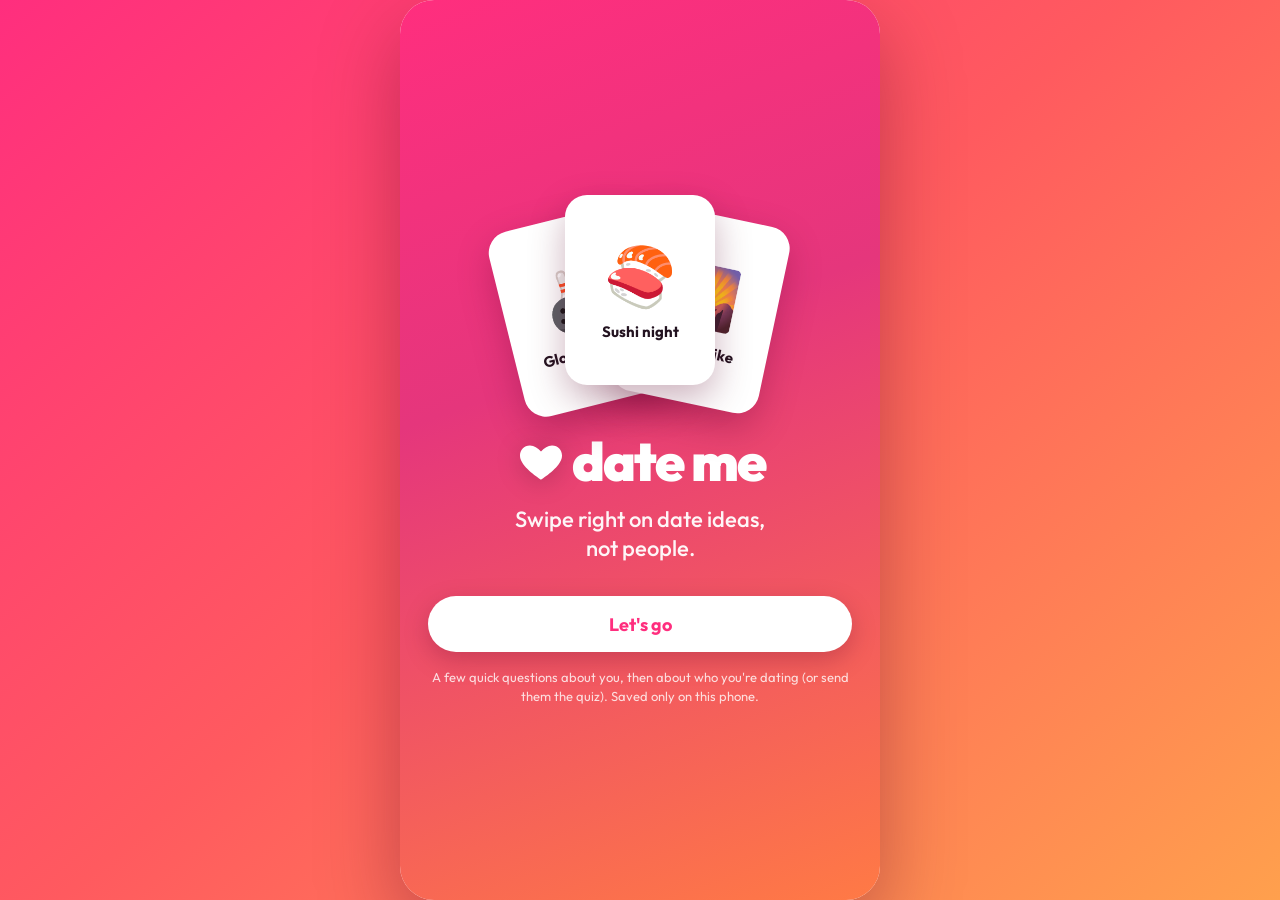
==== index.html @ 3985ceba "Quiz for both of you, send-them-the-quiz links, and a 'where' on every outing card - You answer once" ====
<!doctype html>
<html lang="en">
<head>
  <meta charset="utf-8">
  <meta name="viewport" content="width=device-width, initial-scale=1, viewport-fit=cover">
  <title>Date Me</title>
  <meta name="description" content="Swipe right on date ideas, not people.">
  <meta name="theme-color" content="#ff2e7e">
  <meta name="apple-mobile-web-app-capable" content="yes">
  <meta name="mobile-web-app-capable" content="yes">
  <meta name="apple-mobile-web-app-title" content="Date Me">
  <meta name="apple-mobile-web-app-status-bar-style" content="black-translucent">
  <link rel="manifest" href="manifest.json">
  <link rel="icon" href="icons/icon-192.png">
  <link rel="apple-touch-icon" href="icons/icon-180.png">
  <link rel="preconnect" href="https://fonts.googleapis.com">
  <link rel="preconnect" href="https://fonts.gstatic.com" crossorigin>
  <link href="https://fonts.googleapis.com/css2?family=Outfit:wght@400;500;600;700;800;900&display=swap" rel="stylesheet">
  <link rel="stylesheet" href="css/style.css">
</head>
<body>
  <div id="app">

    <!-- Welcome -->
    <section id="screen-welcome" class="screen grad" hidden>
      <div class="welcome">
        <div class="hero-cards" aria-hidden="true">
          <div class="mini c1"><span>🎳</span><b>Glow bowling</b></div>
          <div class="mini c2"><span>🌄</span><b>Sunrise hike</b></div>
          <div class="mini c3"><span>🍣</span><b>Sushi night</b></div>
        </div>
        <h1 class="logo big"><svg class="heart" viewBox="0 0 24 24"><path d="M12 21s-7.5-4.6-9.6-9.3C.9 8.3 3 4.5 6.7 4.5c2.1 0 3.6 1.1 5.3 3 1.7-1.9 3.2-3 5.3-3 3.7 0 5.8 3.8 4.3 7.2C19.5 16.4 12 21 12 21z"/></svg>date me</h1>
        <p class="tagline">Swipe right on date ideas,<br>not people.</p>
        <button class="btn-white" data-act="start-quiz">Let's go</button>
        <p class="fine">A few quick questions about you, then about who you're dating (or send them the quiz). Saved only on this phone.</p>
      </div>
    </section>

    <!-- Older profiles: ask about "you" once -->
    <section id="screen-meintro" class="screen grad" hidden>
      <div class="welcome">
        <div class="big-emoji">💞</div>
        <h2 class="q-title center">New: ideas you'll both love</h2>
        <p class="tagline small">Answer 10 quick questions about <b>you</b>, and Date Me picks dates that fit you both.</p>
        <button class="btn-white" data-act="meintro-go">Let's do it</button>
        <button class="btn-link light" data-act="meintro-later">Later</button>
      </div>
    </section>

    <!-- Who are you dating? -->
    <section id="screen-who" class="screen grad" hidden>
      <header class="quiz-top">
        <button class="icon-btn light" id="who-back" data-act="who-back" aria-label="Back">‹</button>
        <div class="progress"><i style="width:100%"></i></div>
        <span class="quiz-count">💘</span>
      </header>
      <div class="quiz-body">
        <div class="q-emoji">💑</div>
        <h2 class="q-title">Now, who are you dating?</h2>
        <p class="q-sub">Answer their questions yourself, or send them the quiz so they can answer for themselves.</p>
        <div id="who-choices" class="who-choices">
          <button class="tile big" data-act="who-send-open"><span class="te">💌</span><span><b>Send them the quiz</b><small>They answer on their phone. Most accurate.</small></span></button>
          <button class="tile big" data-act="who-answer"><span class="te">✍️</span><span><b>I'll answer for them</b><small>Quick, and you can send it later too.</small></span></button>
        </div>
        <div id="who-send" hidden>
          <input id="who-name-input" class="field" type="text" maxlength="24" placeholder="Their first name" autocomplete="off" enterkeyhint="send">
          <button class="btn-white" data-act="who-send">💌 Send the quiz</button>
          <p class="fine">You'll pick how to send it: text, Instagram, anything. When they answer, they'll send you a link back.</p>
        </div>
      </div>
    </section>

    <!-- Someone sent you their quiz -->
    <section id="screen-invite" class="screen grad" hidden>
      <div class="welcome">
        <div class="big-emoji">💌</div>
        <h2 class="q-title center" id="invite-title"></h2>
        <p class="tagline small" id="invite-sub"></p>
        <button class="btn-white" data-act="invite-start">Let's go</button>
        <p class="fine">Date Me is an app that suggests date ideas. Only your age is shared, never your birthday.</p>
        <button class="btn-link light" data-act="invite-own">No thanks</button>
      </div>
    </section>

    <!-- Done answering: send it back -->
    <section id="screen-sent" class="screen grad" hidden>
      <div class="welcome">
        <div class="big-emoji">🎉</div>
        <h2 class="q-title center" id="sent-title"></h2>
        <p class="tagline small" id="sent-sub"></p>
        <button class="btn-white" id="sent-send" data-act="sent-send">💌 Send it back</button>
        <button class="btn-ghost" data-act="sent-copy">Copy the link instead</button>
        <div id="sent-own" class="sent-own">
          <p class="fine">Want to plan dates too?</p>
          <button class="btn-link light" data-act="sent-own">Make my own Date Me →</button>
        </div>
      </div>
    </section>

    <!-- Their answers came back -->
    <section id="screen-import" class="screen grad" hidden>
      <div class="welcome">
        <div class="big-emoji">✨</div>
        <h2 class="q-title center" id="import-title"></h2>
        <p class="tagline small" id="import-sub"></p>
        <button class="btn-white" data-act="import-go">Add to Date Me</button>
        <p class="fine" id="import-note"></p>
        <p class="fine">Using Date Me from your home screen? If this opened in your browser instead, copy their link, open the app, and tap People → 📥 Paste their answers.</p>
        <button class="btn-link light" data-act="import-cancel">Not now</button>
      </div>
    </section>

    <!-- Quiz -->
    <section id="screen-quiz" class="screen grad" hidden>
      <header class="quiz-top">
        <button class="icon-btn light" data-act="quiz-back" aria-label="Back">‹</button>
        <div class="progress"><i id="quiz-bar"></i></div>
        <span id="quiz-count" class="quiz-count"></span>
      </header>
      <div id="quiz-body" class="quiz-body"></div>
      <footer class="quiz-foot">
        <button id="quiz-next" class="btn-white" data-act="quiz-next">Next</button>
      </footer>
    </section>

    <!-- Location -->
    <section id="screen-location" class="screen grad" hidden>
      <header class="quiz-top">
        <button class="icon-btn light" data-act="loc-back" aria-label="Back">‹</button>
        <div class="progress"><i style="width:100%"></i></div>
        <span class="quiz-count">📍</span>
      </header>
      <div class="quiz-body">
        <div class="q-emoji">🗺️</div>
        <h2 class="q-title">Where are you two?</h2>
        <p class="q-sub">We'll tailor ideas to your area: lakes, hikes, downtown, the season and the weather.</p>
        <form id="loc-form" class="loc-form" autocomplete="off">
          <input id="loc-input" class="field" type="text" inputmode="search" placeholder="City or zip code" aria-label="City or zip code">
          <button class="btn-white small" type="submit">Search</button>
        </form>
        <button class="btn-ghost" data-act="use-gps">📍 Use my location</button>
        <div id="loc-result" class="loc-result" hidden></div>
      </div>
      <footer class="quiz-foot">
        <button id="loc-go" class="btn-white" data-act="loc-go" hidden>Show me ideas →</button>
        <button class="btn-link light" data-act="loc-skip" id="loc-skip">Skip for now</button>
      </footer>
    </section>

    <!-- Main app -->
    <section id="screen-main" class="screen main" hidden>
      <header class="topbar">
        <div class="logo"><svg class="heart" viewBox="0 0 24 24"><path d="M12 21s-7.5-4.6-9.6-9.3C.9 8.3 3 4.5 6.7 4.5c2.1 0 3.6 1.1 5.3 3 1.7-1.9 3.2-3 5.3-3 3.7 0 5.8 3.8 4.3 7.2C19.5 16.4 12 21 12 21z"/></svg>date me</div>
        <button class="who-chip" data-act="tab" data-tab="people"><span id="who-name"></span> ▾</button>
        <button class="icon-btn filter-btn" data-act="open-filters" aria-label="Filters">
          <svg viewBox="0 0 24 24"><path d="M4 6h16M7 12h10M10 18h4" stroke-width="2.4" stroke-linecap="round"/></svg>
          <i id="filter-dot" hidden></i>
        </button>
      </header>

      <div id="tab-discover" class="tab">
        <div id="status-row" class="status-row"></div>
        <div id="deck" class="deck"></div>
        <div class="actions" id="deck-actions">
          <button class="act undo" data-act="undo" aria-label="Undo">↺</button>
          <button class="act nope" data-act="nope" aria-label="Skip">✕</button>
          <button class="act like" data-act="like" aria-label="Save">♥</button>
          <button class="act spin" data-act="open-spin" aria-label="Spin it">🎲</button>
        </div>
      </div>

      <div id="tab-saved" class="tab" hidden>
        <div class="saved-head">
          <h2>Saved ideas</h2>
          <button class="btn-grad" data-act="open-spin">🎲 Spin it</button>
        </div>
        <div id="saved-list" class="saved-list"></div>
      </div>

      <div id="tab-people" class="tab" hidden>
        <div class="saved-head"><h2>Who are you planning for?</h2></div>
        <div id="people-list" class="people-list"></div>
        <button class="btn-outline" data-act="new-person">＋ Plan for someone new</button>
        <button class="btn-outline" data-act="paste-answers">📥 Paste their answers</button>
        <button class="btn-outline" data-act="share-app">💌 Share Date Me with a friend</button>
        <p class="fine dark">Everything stays on this phone. Nothing is sent anywhere except the city you search for, and quiz answers (never names) when you use the AI planner.</p>
        <p class="fine dark">Some "Get the kit" and "Find tickets" links may earn Date Me a small commission, at no extra cost to you. As an Amazon Associate, Date Me earns from qualifying purchases.</p>
      </div>

      <nav class="tabbar">
        <button data-act="tab" data-tab="discover" class="on"><span>🔥</span>Discover</button>
        <button data-act="tab" data-tab="saved"><span>♥</span>Saved<b id="saved-count" hidden></b></button>
        <button data-act="tab" data-tab="people"><span>👥</span>People</button>
      </nav>
    </section>

    <!-- Filters sheet -->
    <div id="sheet-filters" class="overlay" hidden>
      <div class="sheet" role="dialog" aria-label="Filters">
        <div class="grabber"></div>
        <h3>Filters</h3>
        <div class="f-group"><label>Budget (up to)</label><div class="chips" data-filter="budget"></div></div>
        <div class="f-group"><label>Indoor or outdoor</label><div class="chips" data-filter="io"></div></div>
        <div class="f-group"><label>Time of day</label><div class="chips" data-filter="time"></div></div>
        <div class="f-group"><label>How far will you go?</label><div class="chips" data-filter="dist"></div></div>
        <div class="sheet-btns">
          <button class="btn-link" data-act="reset-filters">Reset</button>
          <button class="btn-grad wide" data-act="apply-filters" id="apply-filters">Show ideas</button>
        </div>
      </div>
    </div>

    <!-- AI planner -->
    <div id="sheet-ai" class="overlay" hidden>
      <div class="sheet" role="dialog" aria-label="AI planner">
        <div class="grabber"></div>
        <div id="ai-form">
          <h3 id="ai-title">✨ Plan something</h3>
          <p class="ai-sub" id="ai-sub"></p>
          <div class="f-group"><label>Anything to aim for? (optional)</label>
            <div class="chips" id="ai-chips">
              <button class="chip" data-ask="It might rain, so mostly indoors">🌧️ Rainy day</button>
              <button class="chip" data-ask="Keep it super cheap">💸 Super cheap</button>
              <button class="chip" data-ask="It's a special occasion, make it feel special">🎉 Special occasion</button>
              <button class="chip" data-ask="It's an early date, so easy to talk and low pressure">🌱 Early dates</button>
              <button class="chip" data-ask="Something we could do tonight">🌙 Tonight</button>
              <button class="chip" data-ask="Surprise us with unusual ideas we wouldn't think of">🎲 Surprise us</button>
            </div>
          </div>
          <div class="f-group"><label for="ai-text">Anything else?</label>
            <textarea id="ai-text" class="ai-text" maxlength="200" rows="2" placeholder="e.g. they just got a puppy, or we only have Sunday morning"></textarea>
          </div>
          <div class="sheet-btns">
            <button class="btn-link" data-act="close-ai">Cancel</button>
            <button class="btn-grad wide" data-act="run-ai">✨ Make 5 ideas</button>
          </div>
          <p class="fine dark ai-fine">Shares their quiz answers (not their name) and your area with the AI to write the ideas.</p>
        </div>
        <div id="ai-loading" class="ai-loading" hidden>
          <div class="ai-spark">✨</div>
          <p id="ai-msg">Reading their answers…</p>
          <button class="btn-link" data-act="cancel-ai">Cancel</button>
        </div>
      </div>
    </div>

    <!-- Spin -->
    <div id="modal-spin" class="overlay center" hidden>
      <div class="spin-box">
        <button class="icon-btn close" data-act="close-spin" aria-label="Close">✕</button>
        <h3>Spin it 🎲</h3>
        <p class="spin-sub" id="spin-sub">Can't decide? Let fate pick from your saved ideas.</p>
        <div class="reel"><div class="reel-track" id="reel-track"></div><div class="reel-window"></div></div>
        <div id="spin-result" class="spin-result" hidden></div>
        <div class="spin-btns">
          <button class="btn-grad wide" data-act="spin" id="spin-btn">Spin!</button>
          <button class="btn-outline" data-act="share-winner" id="share-winner" hidden>💌 Send it to them</button>
        </div>
      </div>
    </div>

    <!-- Idea detail -->
    <div id="modal-idea" class="overlay center" hidden>
      <div class="idea-box" id="idea-box"></div>
    </div>

    <div id="confetti" aria-hidden="true"></div>
    <div id="toast" role="status"></div>
  </div>

  <script src="js/store.js"></script>
  <script src="js/engine.js"></script>
  <script src="js/location.js"></script>
  <script src="js/spots.js"></script>
  <script src="js/ideas.js"></script>
  <script src="js/ai.js"></script>
  <script src="js/shop.js"></script>
  <script src="js/invite.js"></script>
  <!-- More idea sources go here, e.g. <script src="js/sources/places.js"></script> -->
  <script src="js/app.js"></script>
</body>
</html>
---- css/style.css ----
/* Date Me — styles. Phone first; desktop just centres a phone-width column. */

[hidden] { display: none !important; }

:root {
  --grad: linear-gradient(140deg, #ff2e7e 0%, #ff5a5f 48%, #ffa04d 100%);
  --grad-deep: linear-gradient(160deg, #ff2e7e 0%, #e5367c 40%, #ff7a45 100%);
  --pink: #ff2e7e;
  --coral: #ff5a5f;
  --amber: #ffa04d;
  --bg: #fff5f7;
  --surface: #ffffff;
  --surface-2: #fff0f3;
  --ink: #231320;
  --ink-2: #6c5867;
  --line: #f3dbe2;
  --nope: #ff4d6d;
  --like: #18c98b;
  --shadow: 0 10px 30px rgba(120, 20, 60, .16), 0 2px 6px rgba(120, 20, 60, .08);
  --radius: 26px;
  --font: "Outfit", system-ui, -apple-system, "Segoe UI", Roboto, sans-serif;
  --top: env(safe-area-inset-top, 0px);
  --bottom: env(safe-area-inset-bottom, 0px);
  color-scheme: light;
}

@media (prefers-color-scheme: dark) {
  :root:not([data-theme="light"]) {
    --bg: #150b13;
    --surface: #23141f;
    --surface-2: #2d1a28;
    --ink: #fbeef4;
    --ink-2: #c3a9b8;
    --line: #3a2433;
    --shadow: 0 10px 30px rgba(0, 0, 0, .45), 0 2px 6px rgba(0, 0, 0, .3);
    color-scheme: dark;
  }
}
:root[data-theme="dark"] {
  --bg: #150b13; --surface: #23141f; --surface-2: #2d1a28; --ink: #fbeef4; --ink-2: #c3a9b8; --line: #3a2433;
  --shadow: 0 10px 30px rgba(0, 0, 0, .45), 0 2px 6px rgba(0, 0, 0, .3); color-scheme: dark;
}

* { box-sizing: border-box; -webkit-tap-highlight-color: transparent; }
html, body { margin: 0; height: 100%; }
body {
  font-family: var(--font);
  background: var(--grad);
  color: var(--ink);
  overscroll-behavior: none;
  -webkit-font-smoothing: antialiased;
}
button { font: inherit; color: inherit; border: 0; background: none; cursor: pointer; padding: 0; }
input { font: inherit; }

#app {
  position: relative;
  max-width: 480px;
  height: 100dvh;
  margin: 0 auto;
  overflow: hidden;
  background: var(--bg);
}
@media (min-width: 520px) {
  #app { height: min(100dvh, 920px); top: max(0px, calc((100dvh - 920px) / 2)); border-radius: 34px; box-shadow: 0 30px 80px rgba(80, 0, 40, .35); }
}

.screen { position: absolute; inset: 0; display: flex; flex-direction: column; }
.grad { background: var(--grad-deep); color: #fff; }

/* ---------- logo ---------- */
.logo { display: flex; align-items: center; gap: 6px; font-weight: 900; font-size: 24px; letter-spacing: -.5px; }
.logo .heart { width: 24px; height: 24px; fill: var(--pink); }
.logo.big { font-size: 54px; letter-spacing: -2px; margin: 0; justify-content: center; }
.logo.big .heart { width: 50px; height: 50px; fill: #fff; filter: drop-shadow(0 4px 12px rgba(0,0,0,.18)); }

/* ---------- buttons ---------- */
.btn-white, .btn-grad, .btn-outline, .btn-ghost {
  display: inline-flex; align-items: center; justify-content: center; gap: 8px;
  min-height: 56px; padding: 0 26px; border-radius: 999px; font-weight: 700; font-size: 18px;
  transition: transform .12s ease, opacity .2s;
}
.btn-white:active, .btn-grad:active, .btn-outline:active, .btn-ghost:active { transform: scale(.97); }
.btn-white { background: #fff; color: var(--pink); box-shadow: 0 8px 24px rgba(90, 0, 40, .25); width: 100%; }
.btn-white:disabled { opacity: .5; box-shadow: none; }
.btn-white.small { width: auto; min-height: 52px; padding: 0 20px; font-size: 16px; }
.btn-grad { background: var(--grad); color: #fff; box-shadow: 0 8px 20px rgba(255, 46, 126, .3); min-height: 48px; font-size: 16px; padding: 0 20px; }
.btn-grad.wide { flex: 1; min-height: 56px; font-size: 18px; }
.btn-grad:disabled { opacity: .45; box-shadow: none; }
.btn-outline { width: 100%; border: 2px solid var(--line); color: var(--ink); background: var(--surface); font-size: 16px; margin-top: 12px; }
.btn-ghost { width: 100%; border: 2px solid rgba(255,255,255,.55); color: #fff; font-size: 17px; margin-top: 12px; }
.btn-link { font-weight: 600; color: var(--ink-2); padding: 14px; }
.btn-link.light { color: rgba(255,255,255,.85); }
.icon-btn { width: 44px; height: 44px; border-radius: 50%; display: grid; place-items: center; font-size: 26px; }
.icon-btn.light { color: #fff; background: rgba(255,255,255,.18); font-size: 30px; line-height: 1; padding-bottom: 3px; }

/* ---------- welcome ---------- */
.welcome { flex: 1; display: flex; flex-direction: column; justify-content: center; padding: calc(24px + var(--top)) 28px calc(28px + var(--bottom)); text-align: center; }
.tagline { font-size: 22px; font-weight: 500; line-height: 1.3; margin: 10px 0 34px; opacity: .95; }
.fine { font-size: 13px; opacity: .8; margin: 16px 0 0; line-height: 1.4; }
.fine.dark { color: var(--ink-2); opacity: 1; text-align: center; padding: 0 10px 20px; }
.hero-cards { position: relative; height: 210px; margin-bottom: 26px; }
.mini {
  position: absolute; left: 50%; top: 10px; width: 150px; height: 190px; margin-left: -75px;
  background: #fff; color: var(--ink); border-radius: 22px; box-shadow: 0 14px 36px rgba(90,0,40,.3);
  display: flex; flex-direction: column; align-items: center; justify-content: center; gap: 10px; font-size: 15px;
}
.mini span { font-size: 58px; }
.mini.c1 { transform: rotate(-14deg) translateX(-62px); animation: floatA 5s ease-in-out infinite; }
.mini.c2 { transform: rotate(12deg) translateX(62px); animation: floatB 6s ease-in-out infinite; }
.mini.c3 { transform: translateY(-6px); z-index: 2; animation: floatC 4.5s ease-in-out infinite; }
@keyframes floatA { 50% { transform: rotate(-11deg) translateX(-66px) translateY(-6px); } }
@keyframes floatB { 50% { transform: rotate(15deg) translateX(66px) translateY(-4px); } }
@keyframes floatC { 50% { transform: translateY(-14px); } }
@media (prefers-reduced-motion: reduce) { .mini { animation: none !important; } }

/* ---------- quiz ---------- */
.quiz-top { display: flex; align-items: center; gap: 14px; padding: calc(12px + var(--top)) 16px 8px; }
.progress { flex: 1; height: 8px; border-radius: 99px; background: rgba(255,255,255,.25); overflow: hidden; }
.progress i { display: block; height: 100%; width: 0; background: #fff; border-radius: 99px; transition: width .35s ease; }
.quiz-count { font-weight: 700; font-size: 14px; min-width: 44px; text-align: right; opacity: .9; }
.quiz-body { flex: 1; overflow-y: auto; padding: 12px 22px 12px; display: flex; flex-direction: column; }
.quiz-body.anim { animation: slideIn .35s ease; }
@keyframes slideIn { from { opacity: 0; transform: translateX(30px); } }
.quiz-body.anim-back { animation: slideBack .35s ease; }
@keyframes slideBack { from { opacity: 0; transform: translateX(-30px); } }
.q-emoji { font-size: 64px; margin: 8px 0 6px; }
.q-title { font-size: 32px; line-height: 1.1; font-weight: 800; letter-spacing: -.5px; margin: 0 0 8px; }
.q-sub { font-size: 17px; line-height: 1.4; opacity: .9; margin: 0 0 24px; }
.quiz-foot { padding: 10px 22px calc(18px + var(--bottom)); display: flex; flex-direction: column; align-items: center; }

.field {
  width: 100%; min-height: 60px; border-radius: 18px; border: 0; padding: 0 20px; font-size: 20px; font-weight: 600;
  background: rgba(255,255,255,.96); color: #231320; outline: none; box-shadow: 0 6px 20px rgba(90,0,40,.2);
}
.field::placeholder { color: #b9a3b1; font-weight: 500; }
.field:focus { box-shadow: 0 0 0 4px rgba(255,255,255,.45), 0 6px 20px rgba(90,0,40,.2); }
input[type="date"].field { appearance: none; -webkit-appearance: none; display: block; line-height: 60px; }
.age-note { margin-top: 16px; font-size: 18px; font-weight: 600; min-height: 50px; line-height: 1.35; }
.age-note small { display: block; font-weight: 500; opacity: .85; font-size: 15px; }

/* slider */
.slider-wrap { margin-top: 18px; }
.slider-face { text-align: center; font-size: 88px; line-height: 1; height: 100px; transition: transform .15s; }
.slider-val { text-align: center; font-size: 22px; font-weight: 800; margin: 6px 0 22px; }
input[type="range"].slider { -webkit-appearance: none; appearance: none; width: 100%; height: 14px; border-radius: 99px; background: rgba(255,255,255,.3); outline: none; }
input[type="range"].slider::-webkit-slider-thumb { -webkit-appearance: none; width: 40px; height: 40px; border-radius: 50%; background: #fff; box-shadow: 0 4px 14px rgba(90,0,40,.35); border: 0; }
input[type="range"].slider::-moz-range-thumb { width: 40px; height: 40px; border-radius: 50%; background: #fff; box-shadow: 0 4px 14px rgba(90,0,40,.35); border: 0; }
.slider-ends { display: flex; justify-content: space-between; margin-top: 14px; font-weight: 700; font-size: 16px; }

/* tiles */
.tiles { display: grid; gap: 12px; }
.tiles.two { grid-template-columns: 1fr 1fr; }
.tile {
  min-height: 68px; border-radius: 20px; padding: 14px 18px; text-align: left;
  background: rgba(255,255,255,.16); border: 2px solid rgba(255,255,255,.3); color: #fff;
  display: flex; align-items: center; gap: 14px; transition: transform .12s, background .15s, border-color .15s;
}
.tile:active { transform: scale(.97); }
.tile .te { font-size: 30px; flex: none; }
.tile b { display: block; font-size: 18px; }
.tile small { display: block; font-size: 14px; opacity: .85; margin-top: 2px; }
.tile.on { background: #fff; color: var(--pink); border-color: #fff; box-shadow: 0 8px 22px rgba(90,0,40,.25); }
.tiles.two .tile { flex-direction: column; align-items: flex-start; gap: 6px; min-height: 104px; }
.tiles.three { grid-template-columns: repeat(3, 1fr); gap: 10px; }
.tiles.three .tile { flex-direction: column; justify-content: center; align-items: center; text-align: center; gap: 4px; min-height: 92px; padding: 10px 6px; }
.tiles.three .tile b { font-size: 15px; line-height: 1.15; }
.sub-q { font-size: 18px; font-weight: 700; margin: 26px 0 12px; }
.chips-light { display: flex; flex-wrap: wrap; gap: 10px; }
.chip-l { min-height: 46px; padding: 0 16px; border-radius: 99px; background: rgba(255,255,255,.16); border: 2px solid rgba(255,255,255,.35); color: #fff; font-weight: 600; font-size: 16px; }
.chip-l.on { background: #fff; color: var(--pink); border-color: #fff; text-decoration: line-through; text-decoration-thickness: 2px; }

/* intro screens */
.big-emoji { font-size: 84px; margin-bottom: 8px; }
.q-title.center { text-align: center; }
.tagline.small { font-size: 18px; margin: 6px 0 26px; }
.sent-own { margin-top: 26px; }
.who-choices { display: grid; gap: 12px; }
.tile.big { min-height: 88px; }
#who-send .field { margin-bottom: 14px; }

/* location */
.loc-form { display: flex; gap: 10px; }
.loc-result { margin-top: 22px; background: rgba(255,255,255,.14); border-radius: 22px; padding: 18px; border: 2px solid rgba(255,255,255,.25); }
.loc-result h4 { margin: 0 0 4px; font-size: 22px; }
.loc-result p { margin: 0; opacity: .9; }
.feat-chips { display: flex; flex-wrap: wrap; gap: 8px; margin-top: 12px; }
.feat-chips span { background: #fff; color: var(--pink); padding: 7px 12px; border-radius: 99px; font-size: 14px; font-weight: 700; }
.feat-chips span.wait { background: rgba(255,255,255,.2); color: #fff; animation: pulse 1.2s ease-in-out infinite; }
@keyframes pulse { 50% { opacity: .5; } }

/* ---------- main ---------- */
.main { background: var(--bg); }
.topbar { display: flex; align-items: center; gap: 10px; padding: calc(10px + var(--top)) 16px 8px; }
.topbar .logo { background: var(--grad); -webkit-background-clip: text; background-clip: text; color: transparent; }
.who-chip { margin-left: auto; background: var(--surface); border: 1.5px solid var(--line); border-radius: 99px; padding: 8px 14px; font-weight: 700; font-size: 15px; max-width: 46vw; white-space: nowrap; overflow: hidden; text-overflow: ellipsis; }
.filter-btn { position: relative; background: var(--surface); border: 1.5px solid var(--line); }
.filter-btn svg { width: 22px; height: 22px; stroke: var(--ink); fill: none; }
.filter-btn i { position: absolute; top: 6px; right: 6px; width: 10px; height: 10px; border-radius: 50%; background: var(--pink); border: 2px solid var(--surface); }

.tab { flex: 1; min-height: 0; display: flex; flex-direction: column; }
#tab-saved, #tab-people { overflow-y: auto; padding: 4px 16px 20px; }

.status-row { display: flex; gap: 8px; padding: 0 16px 8px; overflow-x: auto; scrollbar-width: none; min-height: 36px; }
.status-row::-webkit-scrollbar { display: none; }
.pill { flex: none; display: inline-flex; align-items: center; gap: 6px; height: 32px; padding: 0 12px; border-radius: 99px; background: var(--surface); border: 1.5px solid var(--line); font-size: 14px; font-weight: 600; color: var(--ink-2); white-space: nowrap; }
.pill.hot { color: var(--pink); border-color: rgba(255,46,126,.35); }
.pill.ai { background: var(--grad); color: #fff; border-color: transparent; font-weight: 800; box-shadow: 0 4px 12px rgba(255,46,126,.3); }
.ai-sub { color: var(--ink-2); margin: 4px 0 0; line-height: 1.4; }
.ai-text { width: 100%; border: 2px solid var(--line); border-radius: 16px; padding: 12px 14px; font: inherit; font-size: 16px; background: var(--surface); color: var(--ink); resize: none; outline: none; }
.ai-text:focus { border-color: var(--pink); }
.ai-fine { padding: 12px 0 0; font-size: 12px; }
.ai-loading { text-align: center; padding: 34px 10px 10px; }
.ai-spark { font-size: 72px; animation: spark 1.6s ease-in-out infinite; }
@keyframes spark { 0%, 100% { transform: scale(1) rotate(0); } 50% { transform: scale(1.2) rotate(18deg); } }
.ai-loading p { font-size: 18px; font-weight: 700; margin: 14px 0 8px; min-height: 26px; }

/* deck */
.deck { position: relative; flex: 1; min-height: 0; margin: 0 16px 26px; }
.card {
  position: absolute; inset: 0; border-radius: var(--radius); background: var(--surface); box-shadow: var(--shadow);
  overflow: hidden; display: flex; flex-direction: column; touch-action: none; user-select: none; -webkit-user-select: none;
  will-change: transform; transform-origin: 50% 90%;
  transition: transform .3s cubic-bezier(.2,.8,.3,1), opacity .3s;
}
.card.dragging { transition: none; cursor: grabbing; }
.card.behind1 { transform: translateY(12px) scale(.955); }
.card.behind2 { transform: translateY(24px) scale(.91); opacity: .7; }
.card.enter { animation: cardIn .35s cubic-bezier(.2,.8,.3,1); }
@keyframes cardIn { from { transform: translateY(-40px) scale(.9) rotate(-6deg); opacity: 0; } }
.art {
  position: relative; flex: 1 1 52%; min-height: 150px; display: grid; place-items: center; overflow: hidden;
}
.art::before { content: ""; position: absolute; inset: 0; background: radial-gradient(rgba(255,255,255,.18) 1.5px, transparent 1.6px) 0 0 / 18px 18px; }
.art::after { content: ""; position: absolute; width: 70%; aspect-ratio: 1; border-radius: 50%; background: rgba(255,255,255,.2); filter: blur(30px); }
.art .em { position: relative; z-index: 1; font-size: clamp(84px, 24vw, 120px); filter: drop-shadow(0 10px 20px rgba(0,0,0,.25)); }
.match { position: absolute; z-index: 2; top: 14px; left: 14px; background: rgba(255,255,255,.95); color: var(--pink); font-weight: 800; font-size: 15px; padding: 7px 12px; border-radius: 99px; box-shadow: 0 4px 12px rgba(0,0,0,.15); }
.badges { position: absolute; z-index: 2; bottom: 12px; left: 12px; right: 12px; display: flex; flex-wrap: wrap; gap: 6px; }
.badges span { background: rgba(0,0,0,.32); color: #fff; backdrop-filter: blur(6px); -webkit-backdrop-filter: blur(6px); font-weight: 700; font-size: 13px; padding: 6px 10px; border-radius: 99px; }
.stamp { position: absolute; z-index: 3; top: 28px; font-weight: 900; font-size: 38px; letter-spacing: 2px; padding: 2px 14px; border: 5px solid; border-radius: 12px; opacity: 0; pointer-events: none; }
.stamp.yes { left: 22px; color: var(--like); border-color: var(--like); transform: rotate(-16deg); background: rgba(255,255,255,.85); }
.stamp.no { right: 22px; color: var(--nope); border-color: var(--nope); transform: rotate(16deg); background: rgba(255,255,255,.85); }
.body { flex: 0 0 auto; padding: 16px 18px 18px; }
.body h3 { margin: 0 0 6px; font-size: 26px; line-height: 1.1; font-weight: 800; letter-spacing: -.4px; }
.body p { margin: 0 0 12px; font-size: 16px; line-height: 1.4; color: var(--ink-2); }
.meta { display: flex; flex-wrap: wrap; gap: 6px; }
.meta span { background: var(--surface-2); padding: 6px 10px; border-radius: 99px; font-size: 14px; font-weight: 700; }
.why { margin-top: 12px; font-size: 14px; font-weight: 600; color: var(--pink); line-height: 1.35; }
.place-line { margin-top: 10px; font-size: 15px; font-weight: 700; white-space: nowrap; overflow: hidden; text-overflow: ellipsis; }
.place-line a { color: var(--ink); text-decoration: underline; text-decoration-color: var(--pink); text-decoration-thickness: 2px; text-underline-offset: 3px; }
.place-line small { color: var(--ink-2); font-weight: 600; }
.place-line.wait { color: var(--ink-2); font-weight: 600; animation: pulse 1.2s ease-in-out infinite; }
.shop { display: flex; flex-wrap: wrap; gap: 8px; margin-top: 14px; }
.spin-result .shop { justify-content: center; }
.shop-btn { display: inline-flex; align-items: center; gap: 6px; min-height: 40px; padding: 0 14px; border-radius: 99px; background: var(--surface-2); border: 1.5px solid var(--line); color: var(--ink); font-weight: 700; font-size: 14px; text-decoration: none; }
.shop-btn:active { transform: scale(.97); }
.spot-list { margin-top: 14px; display: flex; flex-direction: column; gap: 8px; font-size: 15px; font-weight: 600; }
.spot-list b { font-size: 13px; text-transform: uppercase; letter-spacing: .6px; color: var(--ink-2); }
.spot-list a { color: var(--ink); text-decoration: underline; text-decoration-color: var(--pink); text-decoration-thickness: 2px; text-underline-offset: 3px; }

.cat-food { background: linear-gradient(140deg, #ffb347, #ff5f6d); }
.cat-outdoors { background: linear-gradient(140deg, #43e97b, #12a58b); }
.cat-active { background: linear-gradient(140deg, #ff6a3d, #ffc93c); }
.cat-culture { background: linear-gradient(140deg, #8e6cf7, #ff5ca8); }
.cat-home { background: linear-gradient(140deg, #ff7eb3, #c471f5); }
.cat-seasonal { background: linear-gradient(140deg, #ff9a2e, #e0245e); }
.cat-adventure { background: linear-gradient(140deg, #22c1ff, #3a5cff); }
.cat-night { background: linear-gradient(140deg, #3a1c71, #d76d77); }

.empty { position: absolute; inset: 0; display: flex; flex-direction: column; align-items: center; justify-content: center; text-align: center; padding: 20px; gap: 6px; }
.empty .big { font-size: 64px; }
.empty h3 { margin: 6px 0 0; font-size: 24px; }
.empty p { color: var(--ink-2); margin: 0 0 12px; line-height: 1.4; }
.empty .btn-grad { margin-top: 6px; }
.loading-heart { font-size: 54px; animation: beat 1s ease-in-out infinite; }
@keyframes beat { 30% { transform: scale(1.18); } 60% { transform: scale(.95); } }

.actions { display: flex; justify-content: center; align-items: center; gap: 18px; padding: 0 0 14px; }
.act { width: 56px; height: 56px; border-radius: 50%; background: var(--surface); box-shadow: var(--shadow); display: grid; place-items: center; font-size: 24px; font-weight: 800; transition: transform .12s; }
.act:active { transform: scale(.9); }
.act.nope, .act.like { width: 70px; height: 70px; font-size: 32px; }
.act.nope { color: var(--nope); }
.act.like { color: #fff; background: var(--grad); }
.act.undo { color: #f5a623; }
.act:disabled { opacity: .35; }

/* tabbar */
.tabbar { display: flex; border-top: 1.5px solid var(--line); background: var(--surface); padding-bottom: var(--bottom); }
.tabbar button { flex: 1; min-height: 60px; display: flex; flex-direction: column; align-items: center; justify-content: center; gap: 1px; font-size: 12px; font-weight: 700; color: var(--ink-2); position: relative; }
.tabbar button span { font-size: 22px; filter: grayscale(1); opacity: .6; }
.tabbar button.on { color: var(--pink); }
.tabbar button.on span { filter: none; opacity: 1; }
.tabbar b { position: absolute; top: 6px; left: calc(50% + 8px); background: var(--pink); color: #fff; font-size: 11px; min-width: 18px; height: 18px; border-radius: 9px; display: grid; place-items: center; padding: 0 5px; }

/* saved */
.saved-head { display: flex; align-items: center; justify-content: space-between; gap: 10px; margin: 8px 0 14px; }
.saved-head h2 { margin: 0; font-size: 26px; letter-spacing: -.4px; }
.saved-list, .people-list { display: flex; flex-direction: column; gap: 10px; }
.s-item { display: flex; align-items: center; gap: 12px; background: var(--surface); border-radius: 20px; padding: 10px; box-shadow: 0 2px 10px rgba(120,20,60,.07); border: 1.5px solid var(--line); text-align: left; width: 100%; }
.s-em { flex: none; width: 58px; height: 58px; border-radius: 16px; display: grid; place-items: center; font-size: 30px; }
.s-txt { flex: 1; min-width: 0; }
.s-txt b { display: block; font-size: 17px; white-space: nowrap; overflow: hidden; text-overflow: ellipsis; }
.s-txt small { color: var(--ink-2); font-size: 14px; font-weight: 500; }
.s-x { flex: none; width: 40px; height: 40px; border-radius: 50%; color: var(--ink-2); font-size: 18px; display: grid; place-items: center; }

/* people */
.p-card { background: var(--surface); border: 1.5px solid var(--line); border-radius: 22px; padding: 14px; }
.p-card.active { border-color: var(--pink); box-shadow: 0 0 0 3px rgba(255,46,126,.15); }
.p-top { display: flex; align-items: center; gap: 12px; }
.avatar { width: 52px; height: 52px; border-radius: 50%; display: grid; place-items: center; font-weight: 800; font-size: 22px; color: #fff; background: var(--grad); flex: none; }
.p-top b { font-size: 19px; }
.p-top small { display: block; color: var(--ink-2); font-size: 14px; margin-top: 2px; }
.p-card.me { background: linear-gradient(135deg, rgba(255,46,126,.08), rgba(255,160,77,.08)); }
.avatar.me { background: linear-gradient(140deg, #8e6cf7, #ff5ca8); }
.you-tag { font-size: 11px; font-weight: 800; color: #fff; background: #8e6cf7; padding: 2px 7px; border-radius: 99px; vertical-align: middle; margin-left: 4px; }
.p-status { color: var(--pink) !important; font-weight: 700; }
.tag-on { margin-left: auto; align-self: flex-start; font-size: 12px; font-weight: 800; color: var(--pink); background: rgba(255,46,126,.1); padding: 5px 9px; border-radius: 99px; white-space: nowrap; }
.p-btns { display: flex; flex-wrap: wrap; gap: 8px; margin-top: 12px; }
.p-btns button { min-height: 40px; padding: 0 14px; border-radius: 99px; background: var(--surface-2); font-weight: 700; font-size: 14px; }
.p-btns button.go { background: var(--grad); color: #fff; }
.p-btns button.danger.armed { background: var(--nope); color: #fff; }

/* overlays */
.overlay { position: absolute; inset: 0; z-index: 50; background: rgba(30, 5, 20, .45); display: flex; align-items: flex-end; animation: fade .2s; }
.overlay.center { align-items: center; justify-content: center; padding: 18px; }
@keyframes fade { from { opacity: 0; } }
.sheet { width: 100%; background: var(--surface); border-radius: 28px 28px 0 0; padding: 10px 18px calc(18px + var(--bottom)); animation: up .3s cubic-bezier(.2,.8,.3,1); max-height: 92%; overflow-y: auto; }
@keyframes up { from { transform: translateY(100%); } }
.grabber { width: 44px; height: 5px; border-radius: 3px; background: var(--line); margin: 0 auto 10px; }
.sheet h3 { margin: 0 0 6px; font-size: 24px; }
.f-group { margin-top: 16px; }
.f-group > label { display: block; font-weight: 700; font-size: 14px; color: var(--ink-2); text-transform: uppercase; letter-spacing: .6px; margin-bottom: 8px; }
.chips { display: flex; flex-wrap: wrap; gap: 8px; }
.chip { min-height: 44px; padding: 0 16px; border-radius: 99px; border: 2px solid var(--line); font-weight: 700; font-size: 15px; background: var(--surface); }
.chip.on { background: var(--grad); color: #fff; border-color: transparent; }
.sheet-btns { display: flex; align-items: center; gap: 10px; margin-top: 22px; }

.spin-box, .idea-box { position: relative; width: 100%; max-width: 400px; background: var(--surface); border-radius: 28px; padding: 22px 18px 18px; box-shadow: 0 30px 80px rgba(0,0,0,.35); animation: pop .3s cubic-bezier(.2,.9,.3,1.2); text-align: center; }
@keyframes pop { from { transform: scale(.85); opacity: 0; } }
.close { position: absolute; top: 10px; right: 10px; font-size: 18px; color: var(--ink-2); background: var(--surface-2); z-index: 3; }
.spin-box h3 { margin: 0; font-size: 28px; }
.spin-sub { color: var(--ink-2); margin: 6px 0 16px; }
.reel { position: relative; height: 192px; overflow: hidden; border-radius: 20px; background: var(--surface-2); }
.reel::before, .reel::after { content: ""; position: absolute; left: 0; right: 0; height: 64px; z-index: 2; pointer-events: none; }
.reel::before { top: 0; background: linear-gradient(var(--surface-2), transparent); }
.reel::after { bottom: 0; background: linear-gradient(transparent, var(--surface-2)); }
.reel-window { position: absolute; left: 8px; right: 8px; top: 64px; height: 64px; border-radius: 16px; border: 3px solid var(--pink); z-index: 1; pointer-events: none; }
.reel-track { will-change: transform; }
.reel-row { height: 64px; display: flex; align-items: center; justify-content: center; gap: 10px; font-weight: 700; font-size: 18px; padding: 0 16px; white-space: nowrap; overflow: hidden; }
.reel-row span { font-size: 28px; }
.spin-result { margin-top: 14px; }
.spin-result h4 { margin: 0; font-size: 24px; }
.spin-result p { margin: 6px 0 0; color: var(--ink-2); line-height: 1.4; }
.spin-btns { display: flex; flex-direction: column; gap: 0; margin-top: 16px; }

.idea-box { padding: 0; overflow: hidden; text-align: left; }
.idea-box .art { min-height: 200px; }
.idea-box .body { padding: 18px; }
.idea-btns { display: flex; gap: 10px; padding: 0 18px 18px; }
.idea-btns button { flex: 1; }
.idea-btns .btn-outline { margin-top: 0; flex: 0 0 auto; width: auto; padding: 0 20px; }

/* toast + confetti */
#toast { position: absolute; left: 50%; bottom: calc(90px + var(--bottom)); transform: translate(-50%, 20px); background: #231320; color: #fff; padding: 12px 18px; border-radius: 99px; font-weight: 600; font-size: 15px; opacity: 0; pointer-events: none; transition: opacity .25s, transform .25s; z-index: 80; white-space: nowrap; display: flex; align-items: center; gap: 12px; }
#toast.show { opacity: 1; transform: translate(-50%, 0); pointer-events: auto; }
#toast button { color: #ffb3d0; font-weight: 800; }
#confetti { position: absolute; inset: 0; pointer-events: none; z-index: 90; overflow: hidden; }
#confetti i { position: absolute; top: 40%; left: 50%; width: 10px; height: 14px; border-radius: 3px; animation: boom 1.3s cubic-bezier(.15,.7,.4,1) forwards; }
@keyframes boom {
  0% { transform: translate(0, 0) rotate(0); opacity: 1; }
  100% { transform: translate(var(--x), var(--y)) rotate(var(--r)); opacity: 0; }
}

@media (max-height: 700px) {
  .body h3 { font-size: 22px; }
  .body p { font-size: 15px; margin-bottom: 8px; }
  .why { margin-top: 8px; }
  .act.nope, .act.like { width: 62px; height: 62px; }
  .actions { padding: 10px 0; }
  .q-title { font-size: 28px; }
  .q-emoji { font-size: 50px; }
  .slider-face { font-size: 70px; height: 80px; }
}
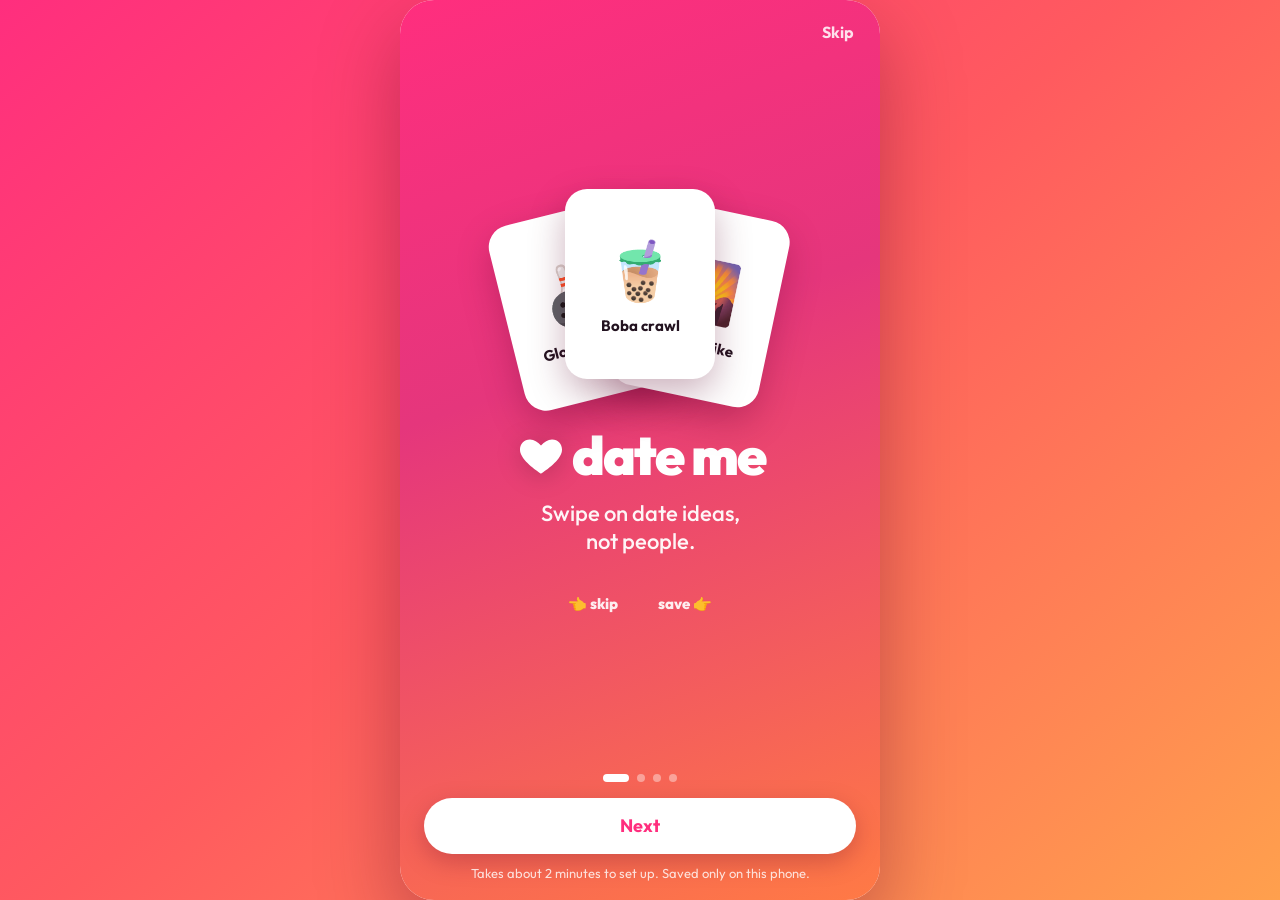
==== commit 569f679b: "v1.9: rails - intro slides and one-time hints - First open: 4 swipeable picture slides (swipe on ide" ====
--- a/index.html
+++ b/index.html
@@ -23,16 +23,47 @@
 
     <!-- Welcome -->
     <section id="screen-welcome" class="screen grad" hidden>
-      <div class="welcome">
-        <div class="hero-cards" aria-hidden="true">
-          <div class="mini c1"><span>🎳</span><b>Glow bowling</b></div>
-          <div class="mini c2"><span>🌄</span><b>Sunrise hike</b></div>
-          <div class="mini c3"><span>🍣</span><b>Sushi night</b></div>
-        </div>
-        <h1 class="logo big"><svg class="heart" viewBox="0 0 24 24"><path d="M12 21s-7.5-4.6-9.6-9.3C.9 8.3 3 4.5 6.7 4.5c2.1 0 3.6 1.1 5.3 3 1.7-1.9 3.2-3 5.3-3 3.7 0 5.8 3.8 4.3 7.2C19.5 16.4 12 21 12 21z"/></svg>date me</h1>
-        <p class="tagline">Swipe right on date ideas,<br>not people.</p>
-        <button class="btn-white" data-act="start-quiz">Let's go</button>
-        <p class="fine">A few quick questions about you, then about who you're dating (or send them the quiz). Saved only on this phone.</p>
+      <button class="intro-skip" data-act="intro-skip">Skip</button>
+      <div class="slides" id="slides">
+        <div class="slide">
+          <div class="hero-cards" aria-hidden="true">
+            <div class="mini c1"><span>🎳</span><b>Glow bowling</b><i class="mstamp no">NOPE</i></div>
+            <div class="mini c2"><span>🌄</span><b>Sunrise hike</b><i class="mstamp yes">SAVE</i></div>
+            <div class="mini c3"><span>🧋</span><b>Boba crawl</b></div>
+          </div>
+          <h1 class="logo big"><svg class="heart" viewBox="0 0 24 24"><path d="M12 21s-7.5-4.6-9.6-9.3C.9 8.3 3 4.5 6.7 4.5c2.1 0 3.6 1.1 5.3 3 1.7-1.9 3.2-3 5.3-3 3.7 0 5.8 3.8 4.3 7.2C19.5 16.4 12 21 12 21z"/></svg>date me</h1>
+          <p class="tagline">Swipe on date ideas,<br>not people.</p>
+          <div class="hint-row"><span>👈 skip</span><span>save 👉</span></div>
+        </div>
+        <div class="slide">
+          <div class="duo" aria-hidden="true">
+            <div class="duo-av you">You</div><div class="duo-heart">💞</div><div class="duo-av them">Them</div>
+          </div>
+          <h2 class="slide-title">Made for you two</h2>
+          <p class="tagline small">Answer a few questions about you. Then about them, or send them the quiz.</p>
+          <div class="chip-row" aria-hidden="true"><span>🌲 you both love outdoors</span><span>💸 fits your budget</span><span>📍 near you</span></div>
+        </div>
+        <div class="slide">
+          <div class="mini-reel" aria-hidden="true">
+            <div class="mini-reel-track"><div>🎳 Glow bowling</div><div>🧋 Boba crawl</div><div>🌅 Swings &amp; sunset</div><div>🎮 Big arcade night</div><div>🛹 Skatepark</div><div>🎳 Glow bowling</div><div>🧋 Boba crawl</div></div>
+            <div class="mini-reel-win"></div>
+          </div>
+          <h2 class="slide-title">Can't decide? Spin 🎲</h2>
+          <p class="tagline small">Save a few you like. Date Me picks one.</p>
+        </div>
+        <div class="slide">
+          <div class="chat" aria-hidden="true">
+            <div class="bubble out">🛹 Date idea: Skatepark + slushies<br><b>Want to? 💘</b></div>
+            <div class="bubble in">YES 😍 saturday?</div>
+          </div>
+          <h2 class="slide-title">Send it to them</h2>
+          <p class="tagline small">One tap texts the idea to your date. Then go do it.</p>
+        </div>
+      </div>
+      <div class="intro-foot">
+        <div class="dots" id="dots"><i class="on"></i><i></i><i></i><i></i></div>
+        <button class="btn-white" id="intro-next" data-act="intro-next">Next</button>
+        <p class="fine">Takes about 2 minutes to set up. Saved only on this phone.</p>
       </div>
     </section>
 
@@ -41,7 +72,7 @@
       <div class="welcome">
         <div class="big-emoji">💞</div>
         <h2 class="q-title center">New: ideas you'll both love</h2>
-        <p class="tagline small">Answer 10 quick questions about <b>you</b>, and Date Me picks dates that fit you both.</p>
+        <p class="tagline small">Answer a few quick questions about <b>you</b>, and Date Me picks dates that fit you both.</p>
         <button class="btn-white" data-act="meintro-go">Let's do it</button>
         <button class="btn-link light" data-act="meintro-later">Later</button>
       </div>
@@ -65,7 +96,7 @@
         <div id="who-send" hidden>
           <input id="who-name-input" class="field" type="text" maxlength="24" placeholder="Their first name" autocomplete="off" enterkeyhint="send">
           <button class="btn-white" data-act="who-send">💌 Send the quiz</button>
-          <p class="fine">You'll pick how to send it: text, Instagram, anything. When they answer, they'll send you a link back.</p>
+          <p class="fine">You'll pick how to send it: text, Instagram, anything. When they're done, their answers show up in your app on their own.</p>
         </div>
       </div>
     </section>
@@ -77,7 +108,7 @@
         <h2 class="q-title center" id="invite-title"></h2>
         <p class="tagline small" id="invite-sub"></p>
         <button class="btn-white" data-act="invite-start">Let's go</button>
-        <p class="fine">Date Me is an app that suggests date ideas. Only your age is shared, never your birthday.</p>
+        <p class="fine">Date Me is an app that suggests date ideas. Your answers only go to the person who sent this.</p>
         <button class="btn-link light" data-act="invite-own">No thanks</button>
       </div>
     </section>
@@ -89,7 +120,7 @@
         <h2 class="q-title center" id="sent-title"></h2>
         <p class="tagline small" id="sent-sub"></p>
         <button class="btn-white" id="sent-send" data-act="sent-send">💌 Send it back</button>
-        <button class="btn-ghost" data-act="sent-copy">Copy the link instead</button>
+        <button class="btn-ghost" id="sent-copy" data-act="sent-copy">Copy the link instead</button>
         <div id="sent-own" class="sent-own">
           <p class="fine">Want to plan dates too?</p>
           <button class="btn-link light" data-act="sent-own">Make my own Date Me →</button>
@@ -105,7 +136,7 @@
         <p class="tagline small" id="import-sub"></p>
         <button class="btn-white" data-act="import-go">Add to Date Me</button>
         <p class="fine" id="import-note"></p>
-        <p class="fine">Using Date Me from your home screen? If this opened in your browser instead, copy their link, open the app, and tap People → 📥 Paste their answers.</p>
+        <p class="fine">Answers usually show up in your app on their own. This link is the backup: if it opened in your browser instead of your home-screen app, open the app and they should already be there (or use People → 📥 Paste their answers).</p>
         <button class="btn-link light" data-act="import-cancel">Not now</button>
       </div>
     </section>
@@ -150,8 +181,9 @@
     <!-- Main app -->
     <section id="screen-main" class="screen main" hidden>
       <header class="topbar">
-        <div class="logo"><svg class="heart" viewBox="0 0 24 24"><path d="M12 21s-7.5-4.6-9.6-9.3C.9 8.3 3 4.5 6.7 4.5c2.1 0 3.6 1.1 5.3 3 1.7-1.9 3.2-3 5.3-3 3.7 0 5.8 3.8 4.3 7.2C19.5 16.4 12 21 12 21z"/></svg>date me</div>
+        <div class="logo"><svg class="heart" viewBox="0 0 24 24"><path d="M12 21s-7.5-4.6-9.6-9.3C.9 8.3 3 4.5 6.7 4.5c2.1 0 3.6 1.1 5.3 3 1.7-1.9 3.2-3 5.3-3 3.7 0 5.8 3.8 4.3 7.2C19.5 16.4 12 21 12 21z"/></svg>date me<sup class="ver" id="ver-top"></sup></div>
         <button class="who-chip" data-act="tab" data-tab="people"><span id="who-name"></span> ▾</button>
+        <button class="icon-btn top-btn" data-act="open-share" aria-label="Share Date Me">💌</button>
         <button class="icon-btn filter-btn" data-act="open-filters" aria-label="Filters">
           <svg viewBox="0 0 24 24"><path d="M4 6h16M7 12h10M10 18h4" stroke-width="2.4" stroke-linecap="round"/></svg>
           <i id="filter-dot" hidden></i>
@@ -182,8 +214,11 @@
         <div id="people-list" class="people-list"></div>
         <button class="btn-outline" data-act="new-person">＋ Plan for someone new</button>
         <button class="btn-outline" data-act="paste-answers">📥 Paste their answers</button>
-        <button class="btn-outline" data-act="share-app">💌 Share Date Me with a friend</button>
-        <p class="fine dark">Everything stays on this phone. Nothing is sent anywhere except the city you search for, and quiz answers (never names) when you use the AI planner.</p>
+        <button class="btn-outline" data-act="how-it-works">❓ How Date Me works</button>
+        <button class="btn-outline" data-act="open-share">💌 Share Date Me with a friend</button>
+        <button class="btn-outline" data-act="check-update">🔄 Check for updates</button>
+        <p class="fine dark ver-line" id="ver-people"></p>
+        <p class="fine dark">Your answers stay on this phone. What leaves it: the city you search for; quiz answers (never names) when you use the AI planner; and answers to a quiz you were sent, which wait in a private mailbox and are deleted once picked up.</p>
         <p class="fine dark">Some "Get the kit" and "Find tickets" links may earn Date Me a small commission, at no extra cost to you. As an Amazon Associate, Date Me earns from qualifying purchases.</p>
       </div>
 
@@ -193,6 +228,30 @@
         <button data-act="tab" data-tab="people"><span>👥</span>People</button>
       </nav>
     </section>
+
+    <!-- New version ribbon -->
+    <div id="update-ribbon" class="ribbon" role="status" hidden>
+      <span>✨ New version ready</span>
+      <button class="ribbon-go" data-act="do-update">Update</button>
+      <button class="ribbon-x" data-act="dismiss-update" aria-label="Later">✕</button>
+    </div>
+
+    <!-- Share Date Me -->
+    <div id="modal-share" class="overlay center" hidden>
+      <div class="share-box">
+        <button class="icon-btn close" data-act="close-share" aria-label="Close">✕</button>
+        <h3>Share Date Me 💘</h3>
+        <p class="spin-sub">Scan with a phone camera to open it.</p>
+        <img class="qr" src="qr.png" alt="QR code that opens Date Me" width="220" height="220">
+        <div class="share-link"><span id="share-url"></span><button data-act="copy-link" id="copy-link">Copy</button></div>
+        <button class="btn-grad wide" data-act="share-app">💌 Send to a friend</button>
+        <div id="install-box" class="install-box"></div>
+        <div class="share-foot">
+          <span id="ver-share"></span> ·
+          <button class="btn-link tiny" data-act="check-update">Check for updates</button>
+        </div>
+      </div>
+    </div>
 
     <!-- Filters sheet -->
     <div id="sheet-filters" class="overlay" hidden>
@@ -264,10 +323,12 @@
       <div class="idea-box" id="idea-box"></div>
     </div>
 
+    <div id="coach" class="coach" role="status" hidden><span id="coach-text"></span><button data-act="coach-ok" aria-label="Got it">✕</button></div>
     <div id="confetti" aria-hidden="true"></div>
     <div id="toast" role="status"></div>
   </div>
 
+  <script src="js/version.js"></script>
   <script src="js/store.js"></script>
   <script src="js/engine.js"></script>
   <script src="js/location.js"></script>
--- a/css/style.css
+++ b/css/style.css
@@ -94,6 +94,55 @@
 .icon-btn { width: 44px; height: 44px; border-radius: 50%; display: grid; place-items: center; font-size: 26px; }
 .icon-btn.light { color: #fff; background: rgba(255,255,255,.18); font-size: 30px; line-height: 1; padding-bottom: 3px; }
 
+/* ---------- intro slides ---------- */
+#screen-welcome { padding-top: var(--top); }
+.slides { flex: 1; display: flex; overflow-x: auto; overflow-y: hidden; scroll-snap-type: x mandatory; scrollbar-width: none; -webkit-overflow-scrolling: touch; }
+.slides::-webkit-scrollbar { display: none; }
+.slide { flex: 0 0 100%; scroll-snap-align: center; display: flex; flex-direction: column; align-items: center; justify-content: center; padding: 40px 26px 10px; text-align: center; }
+.slide-title { font-size: 34px; font-weight: 900; letter-spacing: -.8px; margin: 26px 0 6px; line-height: 1.05; }
+.intro-skip { position: absolute; top: calc(12px + var(--top)); right: 14px; z-index: 3; color: rgba(255,255,255,.85); font-weight: 700; padding: 10px 12px; }
+.intro-foot { padding: 6px 24px calc(18px + var(--bottom)); text-align: center; }
+.dots { display: flex; justify-content: center; gap: 8px; margin-bottom: 16px; }
+.dots i { width: 8px; height: 8px; border-radius: 99px; background: rgba(255,255,255,.4); transition: width .25s, background .25s; }
+.dots i.on { width: 26px; background: #fff; }
+.intro-foot .fine { margin-top: 10px; }
+.hint-row { display: flex; gap: 40px; justify-content: center; font-weight: 800; font-size: 15px; opacity: .9; margin-top: 4px; }
+.mstamp { position: absolute; top: 12px; font-style: normal; font-weight: 900; font-size: 13px; letter-spacing: 1px; padding: 1px 6px; border: 2.5px solid; border-radius: 6px; background: #fff; }
+.mstamp.yes { left: 10px; color: #18c98b; transform: rotate(-12deg); }
+.mstamp.no { right: 10px; color: #ff4d6d; transform: rotate(12deg); }
+.duo { display: flex; align-items: center; gap: 14px; }
+.duo-av { width: 96px; height: 96px; border-radius: 50%; display: grid; place-items: center; font-weight: 900; font-size: 20px; color: #fff; box-shadow: 0 10px 26px rgba(90,0,40,.3); border: 4px solid rgba(255,255,255,.85); }
+.duo-av.you { background: linear-gradient(140deg, #8e6cf7, #ff5ca8); }
+.duo-av.them { background: linear-gradient(140deg, #ffb347, #ff5f6d); }
+.duo-heart { font-size: 44px; animation: beat 1.2s ease-in-out infinite; }
+.chip-row { display: flex; flex-wrap: wrap; gap: 8px; justify-content: center; margin-top: 4px; }
+.chip-row span { background: #fff; color: var(--pink); font-weight: 800; font-size: 13px; padding: 7px 12px; border-radius: 99px; }
+.mini-reel { position: relative; width: 250px; height: 168px; overflow: hidden; border-radius: 22px; background: #fff; color: var(--ink); box-shadow: 0 14px 36px rgba(90,0,40,.3); }
+.mini-reel-track { animation: reelSpin 3.2s cubic-bezier(.2,.8,.2,1) infinite; }
+.mini-reel-track div { height: 56px; display: flex; align-items: center; justify-content: center; font-weight: 800; font-size: 17px; }
+.mini-reel-win { position: absolute; left: 8px; right: 8px; top: 56px; height: 56px; border: 3px solid var(--pink); border-radius: 14px; }
+@keyframes reelSpin { 0% { transform: translateY(0); } 70%, 100% { transform: translateY(-224px); } }
+.chat { width: 270px; display: flex; flex-direction: column; gap: 10px; }
+.bubble { padding: 12px 15px; border-radius: 20px; font-size: 15px; line-height: 1.35; text-align: left; box-shadow: 0 8px 20px rgba(90,0,40,.2); max-width: 85%; }
+.bubble.out { align-self: flex-end; background: #fff; color: var(--ink); border-bottom-right-radius: 6px; }
+.bubble.in { align-self: flex-start; background: #34c759; color: #fff; font-weight: 800; border-bottom-left-radius: 6px; animation: bubbleIn .5s 1s both cubic-bezier(.2,.9,.3,1.3); }
+@keyframes bubbleIn { from { transform: scale(.5); opacity: 0; } }
+@media (max-height: 700px) { .hero-cards { height: 170px; margin-bottom: 12px; } .mini { height: 160px; } .slide-title { font-size: 28px; margin-top: 16px; } }
+
+/* ---------- coach hints ---------- */
+.coach { position: absolute; z-index: 85; max-width: 260px; display: flex; align-items: center; gap: 8px; background: #231320; color: #fff; font-weight: 700; font-size: 15px; padding: 10px 8px 10px 14px; border-radius: 16px; box-shadow: 0 12px 30px rgba(0,0,0,.35); animation: pop .3s cubic-bezier(.2,.9,.3,1.3); }
+.coach { pointer-events: none; }
+.coach button { pointer-events: auto; color: #c9b2c0; width: 26px; height: 26px; border-radius: 50%; flex: none; }
+.coach::after { content: ""; position: absolute; left: var(--arrow, 50%); width: 14px; height: 14px; background: #231320; transform: translateX(-50%) rotate(45deg); }
+.coach.above::after { bottom: -6px; }
+.coach.below::after { top: -6px; }
+.coach-pulse { animation: coachPulse 1.2s ease-in-out infinite; position: relative; z-index: 1; }
+@keyframes coachPulse { 50% { box-shadow: 0 0 0 8px rgba(255,46,126,.28); } }
+.swipe-hint { position: absolute; inset: 0; z-index: 20; pointer-events: none; display: flex; flex-direction: column; align-items: center; justify-content: flex-start; padding-top: 18%; }
+.swipe-hint .hand { font-size: 64px; filter: drop-shadow(0 6px 14px rgba(0,0,0,.35)); animation: handSwipe 2.4s ease-in-out infinite; }
+@keyframes handSwipe { 0%, 100% { transform: translateX(0) rotate(0); } 30% { transform: translateX(80px) rotate(14deg); } 60% { transform: translateX(-80px) rotate(-14deg); } }
+.swipe-label { display: flex; gap: 70px; margin-top: 10px; font-weight: 900; font-size: 18px; color: #fff; text-shadow: 0 2px 10px rgba(0,0,0,.45); }
+
 /* ---------- welcome ---------- */
 .welcome { flex: 1; display: flex; flex-direction: column; justify-content: center; padding: calc(24px + var(--top)) 28px calc(28px + var(--bottom)); text-align: center; }
 .tagline { font-size: 22px; font-weight: 500; line-height: 1.3; margin: 10px 0 34px; opacity: .95; }
@@ -136,6 +185,12 @@
 .field::placeholder { color: #b9a3b1; font-weight: 500; }
 .field:focus { box-shadow: 0 0 0 4px rgba(255,255,255,.45), 0 6px 20px rgba(90,0,40,.2); }
 input[type="date"].field { appearance: none; -webkit-appearance: none; display: block; line-height: 60px; }
+.age-picker { display: flex; align-items: center; gap: 14px; justify-content: center; margin-top: 8px; }
+.age-field { width: 140px; text-align: center; font-size: 44px; font-weight: 800; min-height: 84px; padding: 0 8px; -moz-appearance: textfield; }
+.age-field::-webkit-outer-spin-button, .age-field::-webkit-inner-spin-button { -webkit-appearance: none; margin: 0; }
+.age-step { width: 64px; height: 64px; border-radius: 50%; background: rgba(255,255,255,.2); border: 2px solid rgba(255,255,255,.45); color: #fff; font-size: 34px; font-weight: 700; line-height: 1; }
+.age-step:active { transform: scale(.92); }
+.age-picker + .age-note { text-align: center; }
 .age-note { margin-top: 16px; font-size: 18px; font-weight: 600; min-height: 50px; line-height: 1.35; }
 .age-note small { display: block; font-weight: 500; opacity: .85; font-size: 15px; }
 
@@ -360,6 +415,39 @@
 .idea-btns button { flex: 1; }
 .idea-btns .btn-outline { margin-top: 0; flex: 0 0 auto; width: auto; padding: 0 20px; }
 
+/* version, share, updates */
+.ver { font-size: 11px; font-weight: 700; margin-left: 3px; -webkit-text-fill-color: var(--ink-2); color: var(--ink-2); letter-spacing: 0; vertical-align: super; }
+.top-btn { background: var(--surface); border: 1.5px solid var(--line); font-size: 20px; flex: none; }
+.ver-line { margin-top: 14px; padding-bottom: 0 !important; font-weight: 700; }
+.ribbon { position: absolute; left: 10px; right: 10px; top: calc(8px + var(--top)); z-index: 75; display: flex; align-items: center; gap: 8px;
+  background: #231320; color: #fff; border-radius: 18px; padding: 8px 8px 8px 14px; box-shadow: 0 10px 30px rgba(0,0,0,.35);
+  font-weight: 700; font-size: 14px; animation: ribbonIn .4s cubic-bezier(.2,.9,.3,1.2); }
+.ribbon span { flex: 1; }
+@keyframes ribbonIn { from { transform: translateY(-120%); opacity: 0; } }
+.ribbon-go { background: var(--grad); color: #fff; font-weight: 800; padding: 9px 14px; border-radius: 99px; }
+.ribbon-x { width: 32px; height: 32px; border-radius: 50%; color: #c9b2c0; }
+.share-box { position: relative; width: 100%; max-width: 380px; background: var(--surface); border-radius: 28px; padding: 22px 18px 14px; text-align: center;
+  box-shadow: 0 30px 80px rgba(0,0,0,.35); animation: pop .3s cubic-bezier(.2,.9,.3,1.2); max-height: 94%; overflow-y: auto; }
+.share-box h3 { margin: 0; font-size: 26px; }
+.qr { display: block; width: 200px; height: 200px; margin: 0 auto 14px; border-radius: 16px; border: 6px solid #fff; box-shadow: 0 4px 16px rgba(0,0,0,.12); image-rendering: pixelated; }
+.share-link { display: flex; align-items: center; gap: 8px; background: var(--surface-2); border-radius: 14px; padding: 6px 6px 6px 12px; margin-bottom: 12px; font-weight: 700; font-size: 14px; }
+.share-link span { flex: 1; text-align: left; white-space: nowrap; overflow: hidden; text-overflow: ellipsis; }
+.share-link button { background: var(--surface); border: 1.5px solid var(--line); border-radius: 99px; padding: 8px 14px; font-weight: 800; color: var(--pink); min-width: 84px; }
+.share-box .btn-grad.wide { width: 100%; }
+.install-box { margin-top: 12px; }
+.install-box .btn-outline { margin-top: 0; }
+.install-how { font-size: 14px; line-height: 1.45; color: var(--ink-2); margin: 4px 0 0; }
+.install-how b { color: var(--ink); }
+.ios-share { display: inline-block; border: 1.5px solid currentColor; border-radius: 5px; padding: 0 4px; font-size: 12px; }
+.install-ok { color: #18a874; font-weight: 700; margin: 4px 0 0; }
+.share-foot { margin-top: 12px; font-size: 13px; color: var(--ink-2); font-weight: 600; }
+.btn-link.tiny { padding: 4px; font-size: 13px; color: var(--pink); }
+.who-chip { max-width: 34vw; min-width: 0; }
+.topbar { gap: 8px; }
+.topbar .logo { white-space: nowrap; font-size: 22px; flex: none; }
+.topbar .logo .heart { width: 22px; height: 22px; }
+.topbar .icon-btn { width: 42px; height: 42px; flex: none; }
+
 /* toast + confetti */
 #toast { position: absolute; left: 50%; bottom: calc(90px + var(--bottom)); transform: translate(-50%, 20px); background: #231320; color: #fff; padding: 12px 18px; border-radius: 99px; font-weight: 600; font-size: 15px; opacity: 0; pointer-events: none; transition: opacity .25s, transform .25s; z-index: 80; white-space: nowrap; display: flex; align-items: center; gap: 12px; }
 #toast.show { opacity: 1; transform: translate(-50%, 0); pointer-events: auto; }
